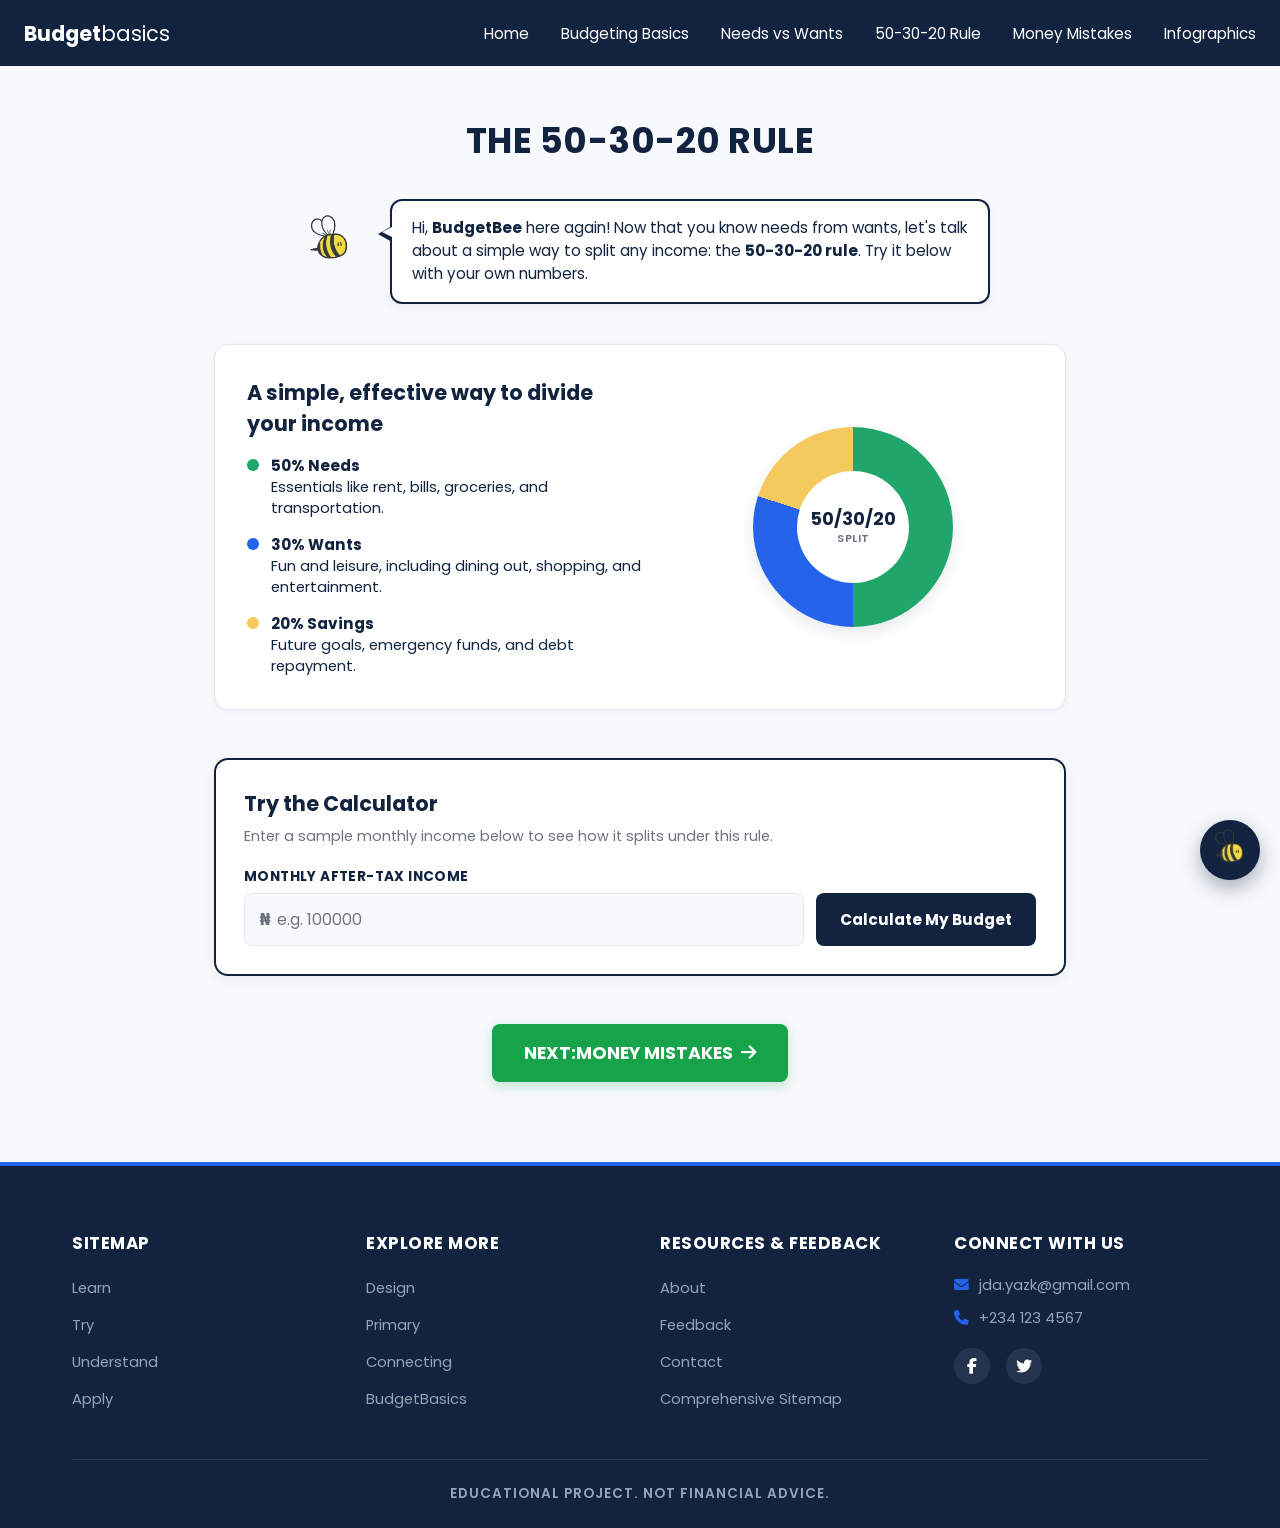
==== html/50-30-20rule.html @ b2b1ac62 "Initial commit" ====
<!DOCTYPE html>
<html lang="en">

<head>
    <meta charset="UTF-8">
    <meta name="viewport" content="width=device-width, initial-scale=1.0">

    <link rel="preconnect" href="https://fonts.googleapis.com">
    <link rel="preconnect" href="https://fonts.gstatic.com" crossorigin>
    <link href="https://fonts.googleapis.com/css2?family=Poppins:wght@400;500;600;700&display=swap" rel="stylesheet">
    <link rel="stylesheet" href="https://cdnjs.cloudflare.com/ajax/libs/font-awesome/6.5.1/css/all.min.css">

    <!-- Global styles, page-specific styles, and the chatbot widget -->
    <link rel="stylesheet" href="/css/style.css">
    <link rel="stylesheet" href="/css/loader.css">
    <link rel="stylesheet" href="/css/50-30-20rule.css">
    <link rel="stylesheet" href="/css/chatbot_widget.css">
    <link rel="stylesheet" href="/css/feedback-prompt.css">
    <link rel="shortcut icon" href="/images/bee_logo.png" type="image/x-icon">

    <title>50-30-20 Rule | BudgetBasics</title>
</head>

<body>

    <!-- Styled Navbar Included -->
    <header>
        <nav>
            <h1 class="nav-logo"><strong>Budget</strong>basics</h1>

            <button class="nav-toggle" id="navToggle" aria-label="Toggle menu" aria-expanded="false">
                <i class="fa-solid fa-bars"></i>
            </button>

            <ul class="nav-links" id="navLinks">
                <li><a href="index.html">Home</a></li>
                <li><a href="budgetting_basic.html">Budgeting Basics</a></li>
                <li><a href="needs-vs-want.html">Needs vs Wants</a></li>
                <li><a href="50-30-20rule.html">50-30-20 Rule</a></li>
                <li><a href="money-mistakes.html">Money Mistakes</a></li>
                <li><a href="infographics.html">Infographics</a></li>
            </ul>
        </nav>
        <div class="nav-backdrop" id="navBackdrop"></div>
    </header>

    <!-- Main Content -->
    <main class="fr-page-wrapper reveal">

        <h1 class="fr-page-title">THE 50-30-20 RULE</h1>

        <!-- Introduction Speech Bubble -->
        <section class="fr-intro-section">
            <img src="/images/bee_logo.png" alt="Budget Bee" class="fr-intro-bee" onerror="this.src='https://placehold.co/80x80/f4c95d/12233f?text=Bee'">
            <div class="fr-speech-bubble">
                Hi, <strong>BudgetBee</strong> here again! Now that you know needs from wants, let's talk about a
                simple way to split any income: the <strong>50-30-20 rule</strong>. Try it below with your own
                numbers.
            </div>
        </section>

        <!-- Educational Intro: split explanation + donut chart -->
        <section class="fr-hero-grid reveal">
            <div class="fr-hero-text">
                <h2>A simple, effective way to divide your income</h2>
                <ul class="fr-split-list">
                    <li>
                        <span class="fr-dot fr-dot-needs"></span>
                        <span>
                            <strong>50% Needs</strong>
                            Essentials like rent, bills, groceries, and transportation.
                        </span>
                    </li>
                    <li>
                        <span class="fr-dot fr-dot-wants"></span>
                        <span>
                            <strong>30% Wants</strong>
                            Fun and leisure, including dining out, shopping, and entertainment.
                        </span>
                    </li>
                    <li>
                        <span class="fr-dot fr-dot-savings"></span>
                        <span>
                            <strong>20% Savings</strong>
                            Future goals, emergency funds, and debt repayment.
                        </span>
                    </li>
                </ul>
            </div>
            <div class="fr-donut-wrap">
                <div class="fr-donut" role="img" aria-label="Donut chart showing 50 percent needs, 30 percent wants, 20 percent savings">
                    <div class="fr-donut-center">50/30/20<span>Split</span></div>
                </div>
            </div>
        </section>

        <!-- Interactive Calculator -->
        <section class="fr-calc-card reveal">
            <h2>Try the Calculator</h2>
            <p class="fr-calc-instructions">Enter a sample monthly income below to see how it splits under this rule.</p>

            <label class="fr-input-label" for="frIncome">Monthly After-Tax Income</label>
            <div class="fr-input-row">
                <div class="fr-input-field">
                    <span>&#8358;</span>
                    <input type="number" id="frIncome" inputmode="decimal" min="0" step="any" placeholder="e.g. 100000" aria-describedby="frValidation">
                </div>
                <button type="button" class="fr-calc-btn" id="frCalcBtn">Calculate My Budget</button>
            </div>
            <p class="fr-validation-msg" id="frValidation" role="alert" hidden>
                &#9888;&#65039; Please enter a valid numerical amount greater than zero.
            </p>

            <!-- Results Area -->
            <div class="fr-results" id="frResults" hidden>
                <h3>Your Budget Estimate</h3>
                <p class="fr-formula">Income &times; 0.50 (Needs) &nbsp;|&nbsp; Income &times; 0.30 (Wants) &nbsp;|&nbsp; Income &times; 0.20 (Savings)</p>

                <div class="fr-result-grid">
                    <div class="fr-result-item fr-needs">
                        <span class="fr-result-label">Needs (50%)</span>
                        <span class="fr-result-amount" id="frNeedsAmt">&#8358;0</span>
                        <div class="fr-progress-track">
                            <div class="fr-progress-fill fr-fill-needs" style="width: 50%;"></div>
                        </div>
                    </div>
                    <div class="fr-result-item fr-wants">
                        <span class="fr-result-label">Wants (30%)</span>
                        <span class="fr-result-amount" id="frWantsAmt">&#8358;0</span>
                        <div class="fr-progress-track">
                            <div class="fr-progress-fill fr-fill-wants" style="width: 30%;"></div>
                        </div>
                    </div>
                    <div class="fr-result-item fr-savings">
                        <span class="fr-result-label">Savings (20%)</span>
                        <span class="fr-result-amount" id="frSavingsAmt">&#8358;0</span>
                        <div class="fr-progress-track">
                            <div class="fr-progress-fill fr-fill-savings" style="width: 20%;"></div>
                        </div>
                    </div>
                </div>

                <div class="fr-disclaimer">
                    <i class="fa-solid fa-circle-info"></i>
                    <span><strong>Note:</strong> This result is an estimate for learning purposes only. The
                        50-30-20 split is an educational guideline and may be adjusted to fit your own
                        financial situation.</span>
                </div>
            </div>
        </section>

        <!-- CTA Button -->
        <section class="fr-next-btn-container">
            <a href="money-mistakes.html" class="fr-next-btn">
                 NEXT:MONEY MISTAKES <i class="fa-solid fa-arrow-right"></i> 
            </a>
        </section>

    </main>

    <!-- Footer (matches the rest of the site) -->
    <footer class="site-footer">
        <div class="footer-container">
            <div class="footer-grid reveal">
                <div class="footer-col">
                    <h4>Sitemap</h4>
                    <ul>
                        <li><a href="#">Learn</a></li>
                        <li><a href="#">Try</a></li>
                        <li><a href="#">Understand</a></li>
                        <li><a href="#">Apply</a></li>
                    </ul>
                </div>

                <div class="footer-col">
                    <h4>Explore More</h4>
                    <ul>
                        <li><a href="#">Design</a></li>
                        <li><a href="#">Primary</a></li>
                        <li><a href="#">Connecting</a></li>
                        <li><a href="#">BudgetBasics</a></li>
                    </ul>
                </div>

                <div class="footer-col">
                    <h4>Resources & Feedback</h4>
                    <ul>
                        <li><a href="#">About</a></li>
                        <li><a href="#">Feedback</a></li>
                        <li><a href="#">Contact</a></li>
                        <li><a href="#">Comprehensive Sitemap</a></li>
                    </ul>
                </div>

                <div class="footer-col">
                    <h4>Connect With Us</h4>
                    <ul class="footer-contact-list">
                        <li><i class="fa-solid fa-envelope"></i> jda.yazk@gmail.com</li>
                        <li><i class="fa-solid fa-phone"></i> +234 123 4567</li>
                    </ul>
                    <div class="footer-socials">
                        <a href="#" aria-label="Facebook"><i class="fa-brands fa-facebook-f"></i></a>
                        <a href="#" aria-label="Twitter"><i class="fa-brands fa-twitter"></i></a>
                    </div>
                </div>
            </div>

            <div class="footer-bottom">
                <p>EDUCATIONAL PROJECT. NOT FINANCIAL ADVICE.</p>
            </div>
        </div>
    </footer>

    <!-- Global Scripts & Chatbot Widget Include -->
    <script src="/js/loader.js"></script>
    <script src="/js/script.js"></script>
    <script src="/js/chatbot_widget.js"></script>
    <script src="/js/feedback-prompt.js"></script>
    <script src="/js/50-30-20rule.js"></script>
</body>

</html>
---- css/style.css ----
:root{
  --navy:#12233F;
  --blue:#2563EB;
  --green:#20A66A;
  --green-light:#7fd6a8;
  --save:#16A34A;
  --yellow:#F4C95D;
  --warn:#F59E0B;
  --err:#DC2626;
  --bg:#F7F9FC;
  --card:#FFFFFF;
  --muted:#6B7280;
  --border:#E3E8F0;
  --radius:14px;
}

html {
  scroll-behavior: smooth;
}

* {
  margin: 0;
  padding: 0;
  box-sizing: border-box;
  font-family: 'Poppins', system-ui, sans-serif;
}

body{
  background-color: var(--bg);
  overflow-x: hidden;
}

/* ---------- nav ---------- */

.nav-logo{
  color: #FFFFFF;
  font-weight: 400;
  font-size: 1.3rem;
  white-space: nowrap;
}

nav{
  display: flex;
  justify-content: space-between;
  align-items: center;
  padding: 1.1rem 1.5rem;
  background-color: var(--navy);
  position: relative;
  gap: 1rem;
}

.nav-toggle{
  display: none;
  background: none;
  border: none;
  color: #FFFFFF;
  font-size: 1.4rem;
  cursor: pointer;
  z-index: 70;
}

ul.nav-links{
  display: flex;
  justify-content: flex-end;
  list-style-type: none;
  gap: 2rem;
  align-items: center;
  flex: 1;
}

.nav-links li a{
  color: #FFFFFF;
  text-decoration: none;
  font-size: 0.95rem;
  padding-bottom: 4px;
  border-bottom: 2px solid transparent;
  transition: border-color 0.2s ease;
}

.nav-links li a:hover{
  border-bottom-color: var(--yellow);
}

.nav-search-item{
  margin-left: 0.5rem;
}

/* search bar */

.search-form{
  display: flex;
  align-items: center;
  background-color: rgba(255,255,255,0.1);
  border: 1px solid rgba(255,255,255,0.25);
  border-radius: 999px;
  padding: 0.35rem 0.5rem;
  transition: background-color 0.2s ease, border-color 0.2s ease, width 0.25s ease;
}

.search-form:focus-within{
  background-color: #FFFFFF;
  border-color: var(--blue);
}

.search-btn{
  background: none;
  border: none;
  color: #FFFFFF;
  padding: 0.2rem 0.4rem;
  cursor: pointer;
  display: flex;
  align-items: center;
  font-size: 0.9rem;
  transition: color 0.2s ease;
}

.search-form:focus-within .search-btn{
  color: var(--navy);
}

.search-form input{
  border: none;
  background: transparent;
  outline: none;
  color: #FFFFFF;
  width: 9rem;
  font-size: 0.85rem;
}

.search-form input::placeholder{
  color: rgba(255,255,255,0.7);
}

.search-form:focus-within input{
  color: var(--navy);
}

.search-form:focus-within input::placeholder{
  color: var(--muted);
}

/* mobile sidebar backdrop */

.nav-backdrop{
  display: none;
  position: fixed;
  inset: 0;
  background-color: rgba(0,0,0,0.45);
  opacity: 0;
  pointer-events: none;
  transition: opacity 0.3s ease;
  z-index: 55;
}

.nav-backdrop.open{
  opacity: 1;
  pointer-events: auto;
}

/* ---------- banner ---------- */

.banner{
  background-color: var(--blue);
  color: #FFFFFF;
  width: calc(100% - 3rem);
  max-width: 74rem;
  margin: 0 auto;
  border-radius: 0 0 1rem 1rem;
  display: flex;
  align-items: center;
  justify-content: center;
  gap: 0.75rem;
  padding: 1.2rem 1.5rem;
  overflow: hidden;
  transition: padding 0.3s ease;
}

.banner.collapsed{
  padding: 0.3rem 1.5rem;
}

.banner-text{
  font-size: 1.3rem;
  white-space: nowrap;
  max-width: 24rem;
  overflow: hidden;
  opacity: 1;
  transition: max-width 0.3s ease, opacity 0.25s ease, margin 0.3s ease;
}

.banner.collapsed .banner-text{
  max-width: 0;
  opacity: 0;
}

.banner-toggle{
  background-color: rgba(255,255,255,0.2);
  border: none;
  color: #FFFFFF;
  width: 1.7rem;
  height: 1.7rem;
  flex-shrink: 0;
  border-radius: 50%;
  cursor: pointer;
  display: flex;
  align-items: center;
  justify-content: center;
  font-size: 0.7rem;
  transition: background-color 0.2s ease, transform 0.3s ease;
}

.banner-toggle:hover{
  background-color: rgba(255,255,255,0.35);
}

/* ---------- hero ---------- */

header main{
  display: flex;
  flex-direction: column;
  gap: 1.75rem;
  background-color: var(--yellow);
  width: calc(100% - 3rem);
  max-width: 74rem;
  padding: 1.75rem;
  margin: 0.3rem auto 0;
  top: -20px;
  border-radius: 1rem;
  position: relative;
}

.hero-content{
  display: flex;
  justify-content: space-between;
  align-items: center;
  gap: 2rem;
}

.hero-image img{
  width: 100%;
  max-width: 26rem;
  height: auto;
  display: block;
  margin: 0 auto;
  object-fit: contain;
}

.hero-copy h2{
  color: var(--navy);
  font-size: 2rem;
}

.hero-copy h2 strong{
  display: block;
  font-size: 2rem;
}

.hero-copy p span{
  display: block;
}

.hero-copy p{
  margin: 1rem 0;
  color: var(--navy);
}

.cta{
  border: none;
  background-color: var(--blue);
  color: #FFFFFF;
  padding: 0.7rem 1.1rem;
  border-radius: 6px;
  display: inline-flex;
  align-items: center;
  gap: 0.5rem;
  cursor: pointer;
  font-size: 0.95rem;
  transition: background-color 0.2s ease, transform 0.15s ease;
}

.cta:hover{
  background-color: #1d4fc4;
  transform: translateY(-1px);
}

/* ---------- responsive ---------- */

@media (max-width: 1024px){
  header main{
    max-width: 90%;
  }

  .hero-image img{
    max-width: 20rem;
  }
}

@media (max-width: 768px){
  .nav-toggle{
    display: block;
  }

  ul.nav-links{
    position: fixed;
    top: 0;
    right: 0;
    bottom: 0;
    width: min(78vw, 300px);
    height: 100vh;
    flex-direction: column;
    align-items: flex-start;
    justify-content: flex-start;
    background-color: var(--navy);
    padding: 5.5rem 1.5rem 2rem;
    gap: 1.75rem;
    transform: translateX(100%);
    transition: transform 0.3s ease;
    z-index: 60;
  }

  ul.nav-links.open{
    transform: translateX(0);
  }

  .nav-backdrop{
    display: block;
  }

  .nav-search-item{
    margin-left: 0;
    width: 100%;
  }

  .search-form input{
    width: 100%;
  }

  .banner-text{
    font-size: 0.95rem;
    max-width: 14rem;
  }

  header main{
    padding: 1.25rem;
  }

  .hero-content{
    flex-direction: column;
    text-align: center;
  }

  .hero-copy p{
    margin: 1rem auto;
  }

  .hero-image img{
    max-width: 16rem;
  }
}

@media (max-width: 480px){
  .nav-logo{
    font-size: 1.1rem;
  }

  .hero-copy h2, .hero-copy h2 strong{
    font-size: 1.5rem;
  }

  .banner-text{
    font-size: 0.85rem;
    max-width: 11rem;
  }
}

/* ---------- financial snapshot ---------- */

.fs-section{
  width: 100%;
  padding: 3rem 2rem;
  display: flex;
  justify-content: center;
}

#financial-snapshot-widget{
  width: 100%;
  max-width: 74rem;
  color: var(--navy);
}

.fs-header{
  display: flex;
  align-items: center;
  gap: 1rem;
  margin-bottom: 1.75rem;
}

.fs-header-icon{
  flex-shrink: 0;
  width: 3rem;
  height: 3rem;
  border-radius: 50%;
  background-color: var(--navy);
  color: #FFFFFF;
  display: flex;
  align-items: center;
  justify-content: center;
  font-size: 1.2rem;
}

.fs-title{
  font-size: 1.5rem;
  font-weight: 700;
  color: var(--navy);
  line-height: 1.2;
}

.fs-subtitle{
  font-size: 0.9rem;
  color: var(--muted);
  margin-top: 0.2rem;
}

.fs-cards-row{
  display: flex;
  align-items: stretch;
  gap: 1.5rem;
}

.fs-card{
  background-color: var(--card);
  border: 1px solid var(--border);
  border-radius: var(--radius);
  padding: 1.75rem;
  box-shadow: 0 4px 14px rgba(18, 35, 63, 0.05);
}

.fs-income-card,
.fs-leftover-card{
  flex: 1;
  display: flex;
  align-items: center;
  gap: 1.1rem;
}

.fs-spend-card{
  flex: 1.6;
  display: flex;
  flex-direction: column;
}

.fs-spend-header{
  display: flex;
  align-items: center;
  gap: 1.1rem;
  margin-bottom: 1.5rem;
}

.fs-icon-badge{
  flex-shrink: 0;
  width: 3rem;
  height: 3rem;
  border-radius: 50%;
  display: flex;
  align-items: center;
  justify-content: center;
  font-size: 1.15rem;
}

.fs-icon-blue{
  background-color: rgba(37, 99, 235, 0.12);
  color: var(--blue);
}

.fs-icon-green{
  background-color: rgba(32, 166, 106, 0.14);
  color: var(--green);
}

.fs-icon-yellow{
  background-color: rgba(244, 201, 93, 0.35);
  color: #8a6a10;
}

.fs-details{
  display: flex;
  flex-direction: column;
}

.fs-amount{
  font-size: 1.6rem;
  font-weight: 800;
  color: var(--navy);
  line-height: 1.1;
}

.fs-label{
  font-size: 0.85rem;
  color: var(--muted);
  margin-top: 0.25rem;
}

.fs-label-dark{
  font-size: 0.95rem;
  font-weight: 600;
  color: var(--navy);
  margin-top: 0.25rem;
}

.fs-progress-container{
  display: flex;
  height: 0.7rem;
  border-radius: 999px;
  overflow: hidden;
  margin-bottom: 1.4rem;
  background-color: var(--border);
}

.fs-progress-bar{
  height: 100%;
  width: 0%;
  transition: width 1s ease-in-out;
}

.fs-bg-green-dark{ background-color: var(--save); }
.fs-bg-green-light{ background-color: var(--green-light); }
.fs-bg-yellow{ background-color: var(--yellow); }
.fs-bg-light-green{ background-color: #bbf7d0; }
.fs-bg-gray{ background-color: var(--border); }

.fs-spend-list{
  list-style: none;
  margin: 0 0 0.9rem;
}

.fs-spend-list li{
  display: flex;
  justify-content: space-between;
  align-items: center;
  font-size: 0.9rem;
  font-weight: 500;
  margin-bottom: 0.6rem;
}

.fs-list-left{
  display: flex;
  align-items: center;
  color: var(--navy);
}

.fs-list-right{
  font-weight: 700;
  color: var(--navy);
}

.fs-dot{
  display: inline-block;
  width: 0.7rem;
  height: 0.7rem;
  border-radius: 50%;
  margin-right: 0.6rem;
}

.fs-dot-green{ background-color: var(--save); }
.fs-dot-green-light{ background-color: var(--green-light); }
.fs-dot-yellow{ background-color: var(--yellow); }

.fs-footnote{
  font-size: 0.75rem;
  color: var(--muted);
  line-height: 1.4;
}

@media (max-width: 900px){
  .fs-cards-row{
    flex-wrap: wrap;
  }

  .fs-income-card,
  .fs-leftover-card{
    flex: 1 1 calc(50% - 0.75rem);
  }

  .fs-spend-card{
    flex: 1 1 100%;
    order: -1;
  }
}

@media (max-width: 640px){
  .fs-section{
    padding: 2rem 1.25rem;
  }

  .fs-cards-row{
    flex-direction: column;
  }

  .fs-income-card,
  .fs-leftover-card,
  .fs-spend-card{
    flex: 1 1 auto;
  }
}

/* ---------- Learning Cards Section ---------- */

.lc-section {
  margin-top: 3.5rem;
  padding-top: 2rem;
  border-top: 2px dashed var(--border); 
}

.lc-header {
  display: flex;
  align-items: center;
  gap: 1rem;
  margin-bottom: 2rem;
}

.lc-header-icon {
  flex-shrink: 0;
  width: 3rem;
  height: 3rem;
  border-radius: 8px; 
  background-color: var(--blue); 
  color: #FFFFFF;
  display: flex;
  align-items: center;
  justify-content: center;
  font-size: 1.3rem;
  box-shadow: 0 4px 10px rgba(37, 99, 235, 0.2);
}

.lc-title {
  font-size: 1.5rem;
  font-weight: 700;
  color: var(--navy);
  line-height: 1.2;
}

.lc-subtitle {
  font-size: 0.9rem;
  color: var(--muted);
  margin-top: 0.2rem;
}

/* Fully responsive grid that auto-adjusts from mobile to desktop */
.lc-grid {
  display: grid;
  grid-template-columns: repeat(auto-fit, minmax(260px, 1fr));
  gap: 1.5rem;
  width: 100%;
}

/* Card as a Link */
.lc-card {
  background-color: var(--card);
  border: 1px solid var(--border);
  border-radius: var(--radius);
  overflow: hidden;
  display: flex;
  flex-direction: column;
  box-shadow: 0 4px 14px rgba(18, 35, 63, 0.05);
  transition: transform 0.3s ease, box-shadow 0.3s ease;
  text-decoration: none; 
  width: 100%;
}

.lc-card:hover {
  transform: translateY(-5px);
  box-shadow: 0 12px 30px rgba(18, 35, 63, 0.12);
}

/* Image Setup - Fixed Aspect Ratio container to handle different image sizes gracefully */
.lc-image-wrapper {
  position: relative;
  width: 100%;
  aspect-ratio: 16 / 10; /* Keeps a clean, consistent card image proportion across all devices */
  background-color: #f8fafc; /* Clean backdrop for images that don't take full width */
  overflow: hidden;
  display: flex;
  align-items: center;
  justify-content: center;
}

.lc-image-wrapper img {
  width: 100%;
  height: 100%;
  object-fit: contain; /* Prevents weird stretching/cropping for different image sizes */
  padding: 10px; /* Gives breathing room around images that don't fill the box */
  display: block;
  transition: transform 0.3s ease;
}

.lc-card:hover .lc-image-wrapper img {
  transform: scale(1.03); /* Subtle zoom effect on hover */
}

/* Hover Overlay - Stays strictly inside the image container */
.lc-hover-overlay {
  position: absolute;
  top: 0;
  left: 0;
  width: 100%;
  height: 100%;
  background-color: rgba(18, 35, 63, 0.75); 
  display: flex;
  align-items: center;
  justify-content: center;
  opacity: 0;
  transition: opacity 0.3s ease;
  z-index: 2;
}

.lc-card:hover .lc-hover-overlay {
  opacity: 1;
}

.lc-hover-text {
  color: #FFFFFF;
  font-weight: 600;
  font-size: 0.9rem;
  padding: 0.6rem 1.2rem;
  border: 2px solid #FFFFFF;
  border-radius: 999px;
  transform: translateY(15px);
  transition: transform 0.3s ease;
}

.lc-card:hover .lc-hover-text {
  transform: translateY(0); 
}

/* Content Area */
.lc-content {
  background-color: rgba(37, 99, 235, 0.04); 
  padding: 1.25rem;
  flex-grow: 1;
  border-top: 1px solid var(--border);
  display: flex;
  justify-content: space-between;
  align-items: center;
  gap: 1rem;
}

.lc-text {
  flex: 1;
}

.lc-text h4 {
  font-size: 0.95rem;
  font-weight: 700;
  color: var(--navy);
  margin: 0 0 0.5rem 0;
  text-transform: uppercase;
  letter-spacing: 0.5px;
}

.lc-text p {
  font-size: 0.85rem;
  color: var(--muted);
  margin: 0;
  line-height: 1.4;
}

/* Arrow Button */
.lc-arrow {
  width: 38px;
  height: 38px;
  border-radius: 50%;
  background-color: var(--blue);
  color: #FFFFFF;
  display: flex;
  align-items: center;
  justify-content: center;
  flex-shrink: 0;
  transition: background-color 0.2s ease, transform 0.3s ease;
  box-shadow: 0 2px 6px rgba(37, 99, 235, 0.3);
}

.lc-card:hover .lc-arrow {
  background-color: var(--navy);
  transform: translateX(4px); 
}

.lc-card.lc-hidden {
  display: none;
}

.lc-card.lc-highlight {
  animation: lc-pulse 0.6s ease;
}

@keyframes lc-pulse {
  0% { box-shadow: 0 0 0 0 rgba(37, 99, 235, 0.35); }
  100% { box-shadow: 0 0 0 10px rgba(37, 99, 235, 0); }
}

.lc-no-results {
  text-align: center;
  color: var(--muted);
  font-size: 0.9rem;
  padding: 2rem 1rem;
  margin-top: 1.5rem;
  border: 1px dashed var(--border);
  border-radius: var(--radius);
}

/* Responsive Centering for the 5th Card */
@media (min-width: 768px) {
  .lc-card-centered {
    grid-column: 1 / -1;
    max-width: 360px;
    margin: 0 auto;
    width: 100%;
  }
}

/* ---------- Talking Bee Section ---------- */

.fs-bee-section {
  display: flex;
  align-items: center;
  justify-content: flex-end; /* Pushes everything to the right side */
  gap: 15px; /* Keeps the bee and bubble nicely spaced */
  margin-top: 2rem;
  padding-right: 1rem;
  flex-wrap: wrap; /* Ensures it wraps cleanly on very small mobile screens if needed */
}

.fs-speech-bubble {
  position: relative;
  background: var(--card);
  border: 3px solid var(--navy);
  border-radius: 14px;
  padding: 12px 18px;
  font-size: 0.95rem;
  font-weight: 700;
  color: var(--navy);
  max-width: 320px;
  text-align: left;
  line-height: 1.35;
  box-shadow: 0 4px 10px rgba(18, 35, 63, 0.05);
}

/* The Speech Bubble Tail pointing right toward the bee */
.fs-speech-bubble::before,
.fs-speech-bubble::after {
  content: '';
  position: absolute;
  top: 50%;
  transform: translateY(-50%);
  border-style: solid;
}

.fs-speech-bubble::before {
  right: -20px;
  border-width: 10px 0 10px 20px;
  border-color: transparent transparent transparent var(--navy);
}

.fs-speech-bubble::after {
  right: -14px;
  border-width: 7px 0 7px 15px;
  border-color: transparent transparent transparent var(--card);
}

.fs-bee-img {
  width: 70px;
  height: 70px;
  object-fit: contain;
  flex-shrink: 0;
}

.fs-bee-fallback-icon {
  font-size: 50px;
  color: var(--warn);
}

/* ---------- About Us Section ---------- */

.about-section {
  padding: 4rem 2rem;
  background-color: var(--card); /* Uses your card background variable */
  border-top: 1px solid var(--border);
  margin-top: 3rem;
}

.about-container {
  max-width: 900px;
  margin: 0 auto;
}

.about-heading {
  font-size: 2.2rem;
  font-weight: 700;
  color: var(--navy);
  margin-bottom: 1.5rem;
  letter-spacing: -0.5px;
}

.about-text-content {
  display: flex;
  flex-direction: column;
  gap: 1.25rem;
  font-size: 1rem;
  line-height: 1.6;
  color: var(--muted);
}

.about-text-content strong {
  color: var(--navy);
}

.about-tagline {
  font-size: 1.2rem;
  font-weight: 700;
  color: var(--warn); /* Uses your warning/highlight color for the catchy motto */
  margin-top: 0.5rem;
  letter-spacing: 0.5px;
}

.about-disclaimer {
  font-size: 0.9rem;
  font-style: italic;
  margin-top: 0.75rem;
  padding-top: 1rem;
  border-top: 1px dashed var(--border);
}

/* ---------- Footer Section ---------- */

.site-footer {
  background-color: var(--navy); /* Deep navy background */
  color: #FFFFFF;
  padding-top: 4rem;
  margin-top: 0;
  border-top: 4px solid var(--blue);
}

.footer-container {
  max-width: 1200px;
  margin: 0 auto;
  padding: 0 2rem;
}

.footer-grid {
  display: grid;
  grid-template-columns: repeat(auto-fit, minmax(200px, 1fr));
  gap: 2.5rem;
  padding-bottom: 3rem;
  border-bottom: 1px solid rgba(255, 255, 255, 0.1);
}

.footer-col h4 {
  font-size: 1.05rem;
  font-weight: 700;
  color: #FFFFFF;
  margin-bottom: 1.2rem;
  letter-spacing: 0.5px;
  text-transform: uppercase;
}

.footer-col ul {
  list-style: none;
  padding: 0;
  margin: 0;
  display: flex;
  flex-direction: column;
  gap: 0.75rem;
}

.footer-col ul li a {
  color: #94a3b8; /* Clear, legible muted text color */
  text-decoration: none;
  font-size: 0.92rem;
  transition: color 0.2s ease, transform 0.2s ease;
  display: inline-block;
}

.footer-col ul li a:hover {
  color: #FFFFFF;
  transform: translateX(3px); /* Subtle slide effect on hover */
}

/* Contact Details */
.footer-contact-list li {
  color: #94a3b8;
  font-size: 0.92rem;
  display: flex;
  align-items: center;
  gap: 0.6rem;
}

.footer-contact-list li i {
  color: var(--blue);
}

/* Social Icons */
.footer-socials {
  display: flex;
  gap: 1rem;
  margin-top: 1.2rem;
}

.footer-socials a {
  width: 36px;
  height: 36px;
  border-radius: 50%;
  background-color: rgba(255, 255, 255, 0.08);
  color: #FFFFFF;
  display: flex;
  align-items: center;
  justify-content: center;
  text-decoration: none;
  transition: background-color 0.2s ease, transform 0.2s ease;
}

.footer-socials a:hover {
  background-color: var(--blue);
  transform: translateY(-3px);
}

/* ---------- Scroll reveal ---------- */
/* Subtle one-time fade/rise as content blocks enter the viewport. */

.reveal {
  opacity: 0;
  transform: translateY(16px);
  transition: opacity 0.6s ease, transform 0.6s ease;
}

.reveal.is-visible {
  opacity: 1;
  transform: translateY(0);
}

@media (prefers-reduced-motion: reduce) {
  .reveal {
    opacity: 1;
    transform: none;
    transition: none;
  }

  .lc-card.lc-highlight {
    animation: none;
  }
}

/* Bottom Bar */
.footer-bottom {
  padding: 1.5rem 0;
  text-align: center;
  font-size: 0.85rem;
  letter-spacing: 1px;
  color: #94a3b8;
  font-weight: 600;
}
---- css/loader.css ----
#bb-loader {
  position: fixed;
  inset: 0;
  z-index: 2000;
  background-color: var(--bg, #F7F9FC);
  display: flex;
  flex-direction: column;
  align-items: center;
  justify-content: center;
  gap: 0.25rem;
  opacity: 1;
  transition: opacity 0.35s ease;
}

#bb-loader.bb-loader-hide {
  opacity: 0;
  pointer-events: none;
}

.bb-loader-bee {
  width: 90px;
  height: 90px;
  object-fit: contain;
  animation: bb-loader-wobble 1.6s ease-in-out infinite;
}

@keyframes bb-loader-wobble {
  0%, 100% { transform: rotate(-4deg) translateY(0); }
  50% { transform: rotate(4deg) translateY(-6px); }
}

.bb-loader-text {
  margin-top: 0.75rem;
  font-weight: 700;
  font-size: 0.95rem;
  color: var(--navy, #12233F);
  text-transform: lowercase;
  letter-spacing: 0.3px;
}

.bb-loader-dots {
  position: relative;
  width: 50px;
  height: 50px;
  margin-top: 0.5rem;
}

.bb-loader-dot {
  position: absolute;
  top: 50%;
  left: 50%;
  width: 7px;
  height: 7px;
  margin: -3.5px 0 0 -3.5px;
  border-radius: 50%;
  background-color: var(--yellow, #F4C95D);
  animation: bb-loader-dot-fade 1s linear infinite;
}

@keyframes bb-loader-dot-fade {
  0%, 100% { opacity: 0.15; }
  50% { opacity: 1; }
}

@media (prefers-reduced-motion: reduce) {
  .bb-loader-bee {
    animation: none;
  }
  .bb-loader-dot {
    animation: none;
    opacity: 0.6;
  }
  #bb-loader {
    transition: none;
  }
}
---- css/50-30-20rule.css ----
.fr-page-wrapper {
    max-width: 900px;
    margin: 3rem auto 5rem;
    padding: 0 1.5rem;
    background-color: var(--bg);
}

.fr-page-title {
    text-align: center;
    font-size: 2.2rem;
    font-weight: 700;
    color: var(--navy);
    margin-bottom: 2rem;
    text-transform: uppercase;
    letter-spacing: 0.5px;
}

/* Intro Speech Bubble (Bee on Left) */
.fr-intro-section {
    display: flex;
    align-items: flex-start;
    gap: 1.25rem;
    margin-bottom: 2.5rem;
    justify-content: center;
}

.fr-intro-bee {
    width: 80px;
    height: 80px;
    object-fit: contain;
    flex-shrink: 0;
}

.fr-speech-bubble {
    position: relative;
    background: var(--card);
    border: 2px solid var(--navy);
    border-radius: 12px;
    padding: 1rem 1.25rem;
    font-size: 0.95rem;
    color: var(--navy);
    line-height: 1.5;
    max-width: 600px;
    box-shadow: 0 4px 10px rgba(18, 35, 63, 0.05);
}

.fr-speech-bubble::before,
.fr-speech-bubble::after {
    content: '';
    position: absolute;
    top: 25px;
    border-style: solid;
}

.fr-speech-bubble::before {
    left: -14px;
    border-width: 8px 14px 8px 0;
    border-color: transparent var(--navy) transparent transparent;
}

.fr-speech-bubble::after {
    left: -10px;
    border-width: 6px 12px 6px 0;
    border-color: transparent var(--card) transparent transparent;
}

/* Hero: two-column explanation + donut chart */
.fr-hero-grid {
    display: grid;
    grid-template-columns: 1.1fr 1fr;
    gap: 2rem;
    align-items: center;
    background-color: var(--card);
    border: 1px solid var(--border);
    border-radius: var(--radius);
    padding: 2rem;
    margin-bottom: 3rem;
    box-shadow: 0 2px 8px rgba(18, 35, 63, 0.04);
}

.fr-hero-text h2 {
    font-size: 1.3rem;
    color: var(--navy);
    margin-bottom: 1rem;
}

.fr-split-list {
    list-style: none;
    display: flex;
    flex-direction: column;
    gap: 0.9rem;
}

.fr-split-list li {
    display: flex;
    gap: 0.75rem;
    align-items: flex-start;
    font-size: 0.92rem;
    color: var(--navy);
    line-height: 1.45;
}

.fr-split-list li strong {
    display: block;
    font-size: 0.95rem;
}

.fr-dot {
    width: 12px;
    height: 12px;
    border-radius: 50%;
    margin-top: 4px;
    flex-shrink: 0;
}

.fr-dot-needs { background-color: var(--green); }
.fr-dot-wants { background-color: var(--blue); }
.fr-dot-savings { background-color: var(--yellow); }

/* Donut chart (pure CSS conic-gradient) */
.fr-donut-wrap {
    display: flex;
    justify-content: center;
}

.fr-donut {
    --needs: 50%;
    --wants: 30%;
    --savings: 20%;
    width: 200px;
    height: 200px;
    border-radius: 50%;
    background: conic-gradient(
        var(--green) 0% var(--needs),
        var(--blue) var(--needs) calc(var(--needs) + var(--wants)),
        var(--yellow) calc(var(--needs) + var(--wants)) 100%
    );
    position: relative;
    display: flex;
    align-items: center;
    justify-content: center;
    box-shadow: 0 6px 16px rgba(18, 35, 63, 0.1);
}

.fr-donut::before {
    content: '';
    position: absolute;
    inset: 22%;
    background-color: var(--card);
    border-radius: 50%;
}

.fr-donut-center {
    position: relative;
    z-index: 1;
    text-align: center;
    color: var(--navy);
    font-weight: 700;
    font-size: 1.1rem;
    line-height: 1.2;
}

.fr-donut-center span {
    display: block;
    font-size: 0.7rem;
    font-weight: 600;
    color: var(--muted);
    text-transform: uppercase;
    letter-spacing: 0.5px;
    margin-top: 0.15rem;
}

/* Calculator card */
.fr-calc-card {
    background-color: var(--card);
    border: 2px solid var(--navy);
    border-radius: var(--radius);
    padding: 1.75rem;
    margin-bottom: 3rem;
    box-shadow: 0 4px 14px rgba(18, 35, 63, 0.06);
}

.fr-calc-card h2 {
    font-size: 1.3rem;
    color: var(--navy);
    margin-bottom: 0.4rem;
}

.fr-calc-instructions {
    font-size: 0.9rem;
    color: var(--muted);
    margin-bottom: 1.25rem;
}

.fr-input-label {
    display: block;
    font-size: 0.85rem;
    font-weight: 700;
    color: var(--navy);
    margin-bottom: 0.4rem;
    text-transform: uppercase;
    letter-spacing: 0.4px;
}

.fr-input-row {
    display: flex;
    gap: 0.75rem;
    flex-wrap: wrap;
}

.fr-input-field {
    flex: 1;
    min-width: 180px;
    display: flex;
    align-items: center;
    border: 1px solid var(--border);
    border-radius: 8px;
    padding: 0 0.9rem;
    background-color: var(--bg);
    transition: border-color 0.2s ease;
}

.fr-input-field:focus-within {
    border-color: var(--blue);
}

.fr-input-field span {
    color: var(--muted);
    font-weight: 700;
    margin-right: 0.4rem;
}

.fr-input-field input {
    flex: 1;
    border: none;
    background: transparent;
    outline: none;
    padding: 0.8rem 0;
    font-size: 1rem;
    color: var(--navy);
    font-family: inherit;
}

.fr-calc-btn {
    border: none;
    background-color: var(--navy);
    color: #FFFFFF;
    font-weight: 700;
    font-family: inherit;
    padding: 0.8rem 1.5rem;
    border-radius: 8px;
    cursor: pointer;
    font-size: 0.95rem;
    white-space: nowrap;
    transition: background-color 0.2s ease, transform 0.15s ease;
}

.fr-calc-btn:hover {
    background-color: #1a3157;
    transform: translateY(-1px);
}

.fr-validation-msg {
    color: var(--err);
    font-size: 0.85rem;
    font-weight: 600;
    margin-top: 0.75rem;
}

/* Results */
.fr-results {
    margin-top: 1.75rem;
    padding-top: 1.5rem;
    border-top: 1px dashed var(--border);
}

.fr-results h3 {
    font-size: 1.05rem;
    color: var(--navy);
    margin-bottom: 0.35rem;
}

.fr-formula {
    font-size: 0.8rem;
    color: var(--muted);
    margin-bottom: 1.5rem;
}

.fr-result-grid {
    display: grid;
    grid-template-columns: repeat(auto-fit, minmax(200px, 1fr));
    gap: 1.25rem;
    margin-bottom: 1.5rem;
}

.fr-result-item {
    display: flex;
    flex-direction: column;
    gap: 0.4rem;
}

.fr-result-label {
    font-size: 0.8rem;
    font-weight: 700;
    color: var(--navy);
    text-transform: uppercase;
    letter-spacing: 0.3px;
}

.fr-result-amount {
    font-size: 1.5rem;
    font-weight: 700;
}

.fr-needs .fr-result-amount { color: var(--green); }
.fr-wants .fr-result-amount { color: var(--blue); }
.fr-savings .fr-result-amount { color: #b7891f; }

.fr-progress-track {
    width: 100%;
    height: 8px;
    background-color: var(--border);
    border-radius: 999px;
    overflow: hidden;
}

.fr-progress-fill {
    height: 100%;
    border-radius: 999px;
}

.fr-fill-needs { background-color: var(--green); }
.fr-fill-wants { background-color: var(--blue); }
.fr-fill-savings { background-color: var(--yellow); }

.fr-progress-pct {
    font-size: 0.75rem;
    color: var(--muted);
    align-self: flex-end;
}

/* Educational disclaimer */
.fr-disclaimer {
    display: flex;
    align-items: flex-start;
    gap: 0.6rem;
    background-color: rgba(37, 99, 235, 0.06);
    border: 1px solid rgba(37, 99, 235, 0.2);
    color: var(--navy);
    font-size: 0.85rem;
    line-height: 1.5;
    padding: 0.9rem 1rem;
    border-radius: 8px;
}

.fr-disclaimer i {
    color: var(--blue);
    margin-top: 0.15rem;
}

/* Next Activity Button */
.fr-next-btn-container {
    text-align: center;
}

.fr-next-btn {
    display: inline-flex;
    align-items: center;
    justify-content: center;
    gap: 0.5rem;
    background-color: var(--save);
    color: #FFFFFF;
    font-weight: 700;
    font-size: 1.1rem;
    padding: 1rem 2rem;
    border-radius: 8px;
    text-decoration: none;
    transition: transform 0.2s ease, background-color 0.2s ease;
    box-shadow: 0 4px 12px rgba(22, 163, 74, 0.25);
}

.fr-next-btn:hover {
    background-color: #15803d;
    transform: translateY(-2px);
}

/* Responsive Adjustments */
@media (max-width: 720px) {
    .fr-hero-grid {
        grid-template-columns: 1fr;
        text-align: center;
    }
    .fr-split-list li {
        text-align: left;
    }
}

@media (max-width: 640px) {
    .fr-intro-section {
        flex-direction: column;
        align-items: center;
    }
    .fr-speech-bubble::before,
    .fr-speech-bubble::after {
        display: none;
    }
    .fr-input-row {
        flex-direction: column;
    }
    .fr-calc-btn {
        width: 100%;
    }
}
---- css/chatbot_widget.css ----
#bb-chatbot {
  --bb-navy: #12233F;
  --bb-blue: #2563EB;
  --bb-yellow: #F4C95D;
  --bb-green: #20A66A;
  --bb-bg: #F7F9FC;
  --bb-card: #FFFFFF;
  --bb-muted: #6B7280;
  --bb-border: #E3E8F0;
  --bb-radius: 14px;
  font-family: 'Poppins', system-ui, sans-serif;
}

#bb-chatbot * {
  box-sizing: border-box;
}

/* ---------- Launcher button ---------- */

#bb-chat-launcher {
  position: fixed;
  right: 1.25rem;
  bottom: 1.25rem;
  width: 60px;
  height: 60px;
  border-radius: 50%;
  border: none;
  background-color: var(--bb-navy);
  color: #FFFFFF;
  box-shadow: 0 8px 20px rgba(18, 35, 63, 0.35);
  display: flex;
  align-items: center;
  justify-content: center;
  cursor: pointer;
  z-index: 900;
  padding: 0;
  overflow: hidden;
  transition: transform 0.2s ease, box-shadow 0.2s ease;
  animation: bb-pop-in 0.4s ease;
}

#bb-chat-launcher:hover {
  transform: translateY(-2px);
  box-shadow: 0 10px 24px rgba(18, 35, 63, 0.4);
}

#bb-chat-launcher img {
  width: 100%;
  height: 100%;
  object-fit: cover;
}

#bb-chat-launcher .bb-launcher-icon {
  font-size: 1.4rem;
}

#bb-chat-launcher .bb-launcher-close-icon {
  display: none;
  font-size: 1.3rem;
}

#bb-chatbot.bb-open #bb-chat-launcher .bb-launcher-icon,
#bb-chatbot.bb-open #bb-chat-launcher img {
  display: none;
}

#bb-chatbot.bb-open #bb-chat-launcher .bb-launcher-close-icon {
  display: block;
}

@keyframes bb-pop-in {
  from { transform: scale(0.6); opacity: 0; }
  to { transform: scale(1); opacity: 1; }
}

/* ---------- Chat panel ---------- */

#bb-chat-panel {
  position: fixed;
  right: 1.25rem;
  bottom: 5.5rem;
  width: min(360px, calc(100vw - 2rem));
  height: min(520px, calc(100vh - 8rem));
  background-color: var(--bb-card);
  border-radius: var(--bb-radius);
  box-shadow: 0 16px 40px rgba(18, 35, 63, 0.25);
  display: flex;
  flex-direction: column;
  overflow: hidden;
  z-index: 900;
  opacity: 0;
  transform: translateY(12px) scale(0.98);
  pointer-events: none;
  transition: opacity 0.2s ease, transform 0.2s ease;
}

#bb-chatbot.bb-open #bb-chat-panel {
  opacity: 1;
  transform: translateY(0) scale(1);
  pointer-events: auto;
}

.bb-panel-header {
  background-color: var(--bb-navy);
  color: #FFFFFF;
  display: flex;
  align-items: center;
  gap: 0.65rem;
  padding: 0.9rem 1rem;
  flex-shrink: 0;
}

.bb-panel-avatar {
  width: 34px;
  height: 34px;
  border-radius: 50%;
  overflow: hidden;
  flex-shrink: 0;
  background-color: rgba(255, 255, 255, 0.15);
  display: flex;
  align-items: center;
  justify-content: center;
}

.bb-panel-avatar img {
  width: 100%;
  height: 100%;
  object-fit: cover;
}

.bb-panel-title {
  flex: 1;
  line-height: 1.25;
}

.bb-panel-title strong {
  display: block;
  font-size: 0.95rem;
}

.bb-panel-title span {
  display: block;
  font-size: 0.72rem;
  color: rgba(255, 255, 255, 0.7);
}

.bb-panel-reset {
  background: none;
  border: none;
  color: rgba(255, 255, 255, 0.75);
  cursor: pointer;
  font-size: 0.85rem;
  padding: 0.3rem;
  transition: color 0.2s ease;
}

.bb-panel-reset:hover {
  color: #FFFFFF;
}

/* ---------- Messages ---------- */

.bb-messages {
  flex: 1;
  overflow-y: auto;
  padding: 1rem;
  display: flex;
  flex-direction: column;
  gap: 0.7rem;
  background-color: var(--bb-bg);
}

.bb-msg-row {
  display: flex;
  align-items: flex-end;
  gap: 0.5rem;
  max-width: 90%;
}

.bb-msg-row.bb-bot {
  align-self: flex-start;
}

.bb-msg-row.bb-user {
  align-self: flex-end;
  flex-direction: row-reverse;
}

.bb-msg-avatar {
  width: 22px;
  height: 22px;
  border-radius: 50%;
  overflow: hidden;
  flex-shrink: 0;
  background-color: var(--bb-navy);
  color: #FFFFFF;
  display: flex;
  align-items: center;
  justify-content: center;
  font-size: 0.65rem;
}

.bb-msg-avatar img {
  width: 100%;
  height: 100%;
  object-fit: cover;
}

.bb-bubble {
  padding: 0.55rem 0.8rem;
  border-radius: 12px;
  font-size: 0.85rem;
  line-height: 1.45;
}

.bb-bot .bb-bubble {
  background-color: #FFFFFF;
  border: 1px solid var(--bb-border);
  color: var(--bb-navy);
  border-bottom-left-radius: 4px;
}

.bb-user .bb-bubble {
  background-color: var(--bb-blue);
  color: #FFFFFF;
  border-bottom-right-radius: 4px;
}

/* Typing / loading indicator */
.bb-typing .bb-bubble {
  display: flex;
  align-items: center;
  gap: 4px;
  padding: 0.7rem 0.9rem;
}

.bb-typing .bb-dot {
  width: 6px;
  height: 6px;
  border-radius: 50%;
  background-color: var(--bb-muted);
  animation: bb-bounce 1.1s infinite ease-in-out;
}

.bb-typing .bb-dot:nth-child(2) { animation-delay: 0.15s; }
.bb-typing .bb-dot:nth-child(3) { animation-delay: 0.3s; }

@keyframes bb-bounce {
  0%, 60%, 100% { transform: translateY(0); opacity: 0.5; }
  30% { transform: translateY(-4px); opacity: 1; }
}

/* ---------- Suggested prompt chips ---------- */

.bb-suggestions {
  display: flex;
  flex-wrap: wrap;
  gap: 0.4rem;
  padding: 0 1rem 0.75rem;
  background-color: var(--bb-bg);
}

.bb-chip {
  border: 1px solid var(--bb-border);
  background-color: #FFFFFF;
  color: var(--bb-navy);
  border-radius: 999px;
  padding: 0.35rem 0.7rem;
  font-size: 0.75rem;
  cursor: pointer;
  transition: background-color 0.2s ease, border-color 0.2s ease;
}

.bb-chip:hover {
  background-color: rgba(37, 99, 235, 0.08);
  border-color: var(--bb-blue);
}

/* ---------- Input row + disclaimer ---------- */

.bb-panel-footer {
  border-top: 1px solid var(--bb-border);
  flex-shrink: 0;
  background-color: var(--bb-card);
}

.bb-input-row {
  display: flex;
  align-items: center;
  gap: 0.5rem;
  padding: 0.65rem 0.75rem;
}

.bb-input-row input {
  flex: 1;
  border: 1px solid var(--bb-border);
  border-radius: 999px;
  padding: 0.5rem 0.9rem;
  font-size: 0.85rem;
  outline: none;
  font-family: inherit;
  color: var(--bb-navy);
  transition: border-color 0.2s ease;
}

.bb-input-row input:focus {
  border-color: var(--bb-blue);
}

.bb-send-btn {
  width: 36px;
  height: 36px;
  border-radius: 50%;
  border: none;
  background-color: var(--bb-blue);
  color: #FFFFFF;
  display: flex;
  align-items: center;
  justify-content: center;
  cursor: pointer;
  flex-shrink: 0;
  transition: background-color 0.2s ease;
}

.bb-send-btn:hover {
  background-color: var(--bb-navy);
}

.bb-send-btn:disabled {
  opacity: 0.5;
  cursor: not-allowed;
}

.bb-disclaimer {
  font-size: 0.68rem;
  color: var(--bb-muted);
  text-align: center;
  padding: 0 0.9rem 0.65rem;
  line-height: 1.35;
}

/* ---------- Reduced motion ---------- */

@media (prefers-reduced-motion: reduce) {
  #bb-chat-launcher,
  #bb-chat-panel,
  .bb-typing .bb-dot {
    animation: none;
    transition: none;
  }
}

/* ---------- Small screens ---------- */

@media (max-width: 420px) {
  #bb-chat-panel {
    right: 1rem;
    bottom: 5rem;
  }

  #bb-chat-launcher {
    right: 1rem;
    bottom: 1rem;
  }
}
---- css/feedback-prompt.css ----
#bb-feedback-prompt {
  position: fixed;
  left: 1.25rem;
  bottom: 1.25rem;
  width: min(320px, calc(100vw - 2rem));
  background-color: var(--card, #FFFFFF);
  border: 1px solid var(--border, #E3E8F0);
  border-radius: var(--radius, 14px);
  box-shadow: 0 16px 40px rgba(18, 35, 63, 0.2);
  padding: 1.1rem 1.15rem;
  z-index: 850;
  opacity: 0;
  transform: translateY(16px) scale(0.98);
  pointer-events: none;
  transition: opacity 0.25s ease, transform 0.25s ease;
  font-family: 'Poppins', system-ui, sans-serif;
}

#bb-feedback-prompt.bb-feedback-open {
  opacity: 1;
  transform: translateY(0) scale(1);
  pointer-events: auto;
}

.bb-fb-header {
  display: flex;
  align-items: flex-start;
  gap: 0.6rem;
  margin-bottom: 0.6rem;
}

.bb-fb-bee {
  width: 30px;
  height: 30px;
  object-fit: contain;
  flex-shrink: 0;
}

.bb-fb-heading {
  flex: 1;
}

.bb-fb-heading strong {
  display: block;
  font-size: 0.92rem;
  color: var(--navy, #12233F);
}

.bb-fb-heading span {
  display: block;
  font-size: 0.76rem;
  color: var(--muted, #6B7280);
  margin-top: 0.1rem;
}

.bb-fb-close {
  background: none;
  border: none;
  color: var(--muted, #6B7280);
  cursor: pointer;
  font-size: 1rem;
  line-height: 1;
  padding: 0.1rem;
  flex-shrink: 0;
  transition: color 0.2s ease;
}

.bb-fb-close:hover {
  color: var(--navy, #12233F);
}

.bb-fb-stars {
  display: flex;
  gap: 0.35rem;
  margin-bottom: 0.75rem;
}

.bb-feedback-star {
  background: none;
  border: none;
  cursor: pointer;
  font-size: 1.3rem;
  color: var(--border, #E3E8F0);
  padding: 0;
  transition: color 0.15s ease, transform 0.15s ease;
}

.bb-feedback-star:hover {
  transform: scale(1.12);
}

.bb-feedback-star.bb-star-filled {
  color: var(--yellow, #F4C95D);
}

.bb-fb-comment {
  width: 100%;
  border: 1px solid var(--border, #E3E8F0);
  border-radius: 8px;
  padding: 0.55rem 0.7rem;
  font-size: 0.82rem;
  font-family: inherit;
  color: var(--navy, #12233F);
  resize: none;
  min-height: 56px;
  outline: none;
  transition: border-color 0.2s ease;
  margin-bottom: 0.75rem;
}

.bb-fb-comment:focus {
  border-color: var(--blue, #2563EB);
}

.bb-fb-actions {
  display: flex;
  align-items: center;
  justify-content: space-between;
  gap: 0.6rem;
}

.bb-fb-dismiss {
  background: none;
  border: none;
  color: var(--muted, #6B7280);
  font-size: 0.78rem;
  cursor: pointer;
  padding: 0.3rem 0.1rem;
  text-decoration: underline;
}

.bb-fb-dismiss:hover {
  color: var(--navy, #12233F);
}

.bb-feedback-send {
  border: none;
  background-color: var(--blue, #2563EB);
  color: #FFFFFF;
  font-weight: 700;
  font-family: inherit;
  font-size: 0.82rem;
  padding: 0.55rem 1rem;
  border-radius: 999px;
  cursor: pointer;
  transition: background-color 0.2s ease;
}

.bb-feedback-send:hover {
  background-color: var(--navy, #12233F);
}

.bb-feedback-thanks {
  display: flex;
  align-items: center;
  gap: 0.6rem;
  font-size: 0.88rem;
  color: var(--navy, #12233F);
  padding: 0.3rem 0;
}

.bb-feedback-thanks i {
  color: var(--save, #16A34A);
  font-size: 1.2rem;
  flex-shrink: 0;
}

@media (max-width: 420px) {
  #bb-feedback-prompt {
    left: 1rem;
    bottom: 1rem;
  }
}

@media (prefers-reduced-motion: reduce) {
  #bb-feedback-prompt {
    transition: none;
  }
}
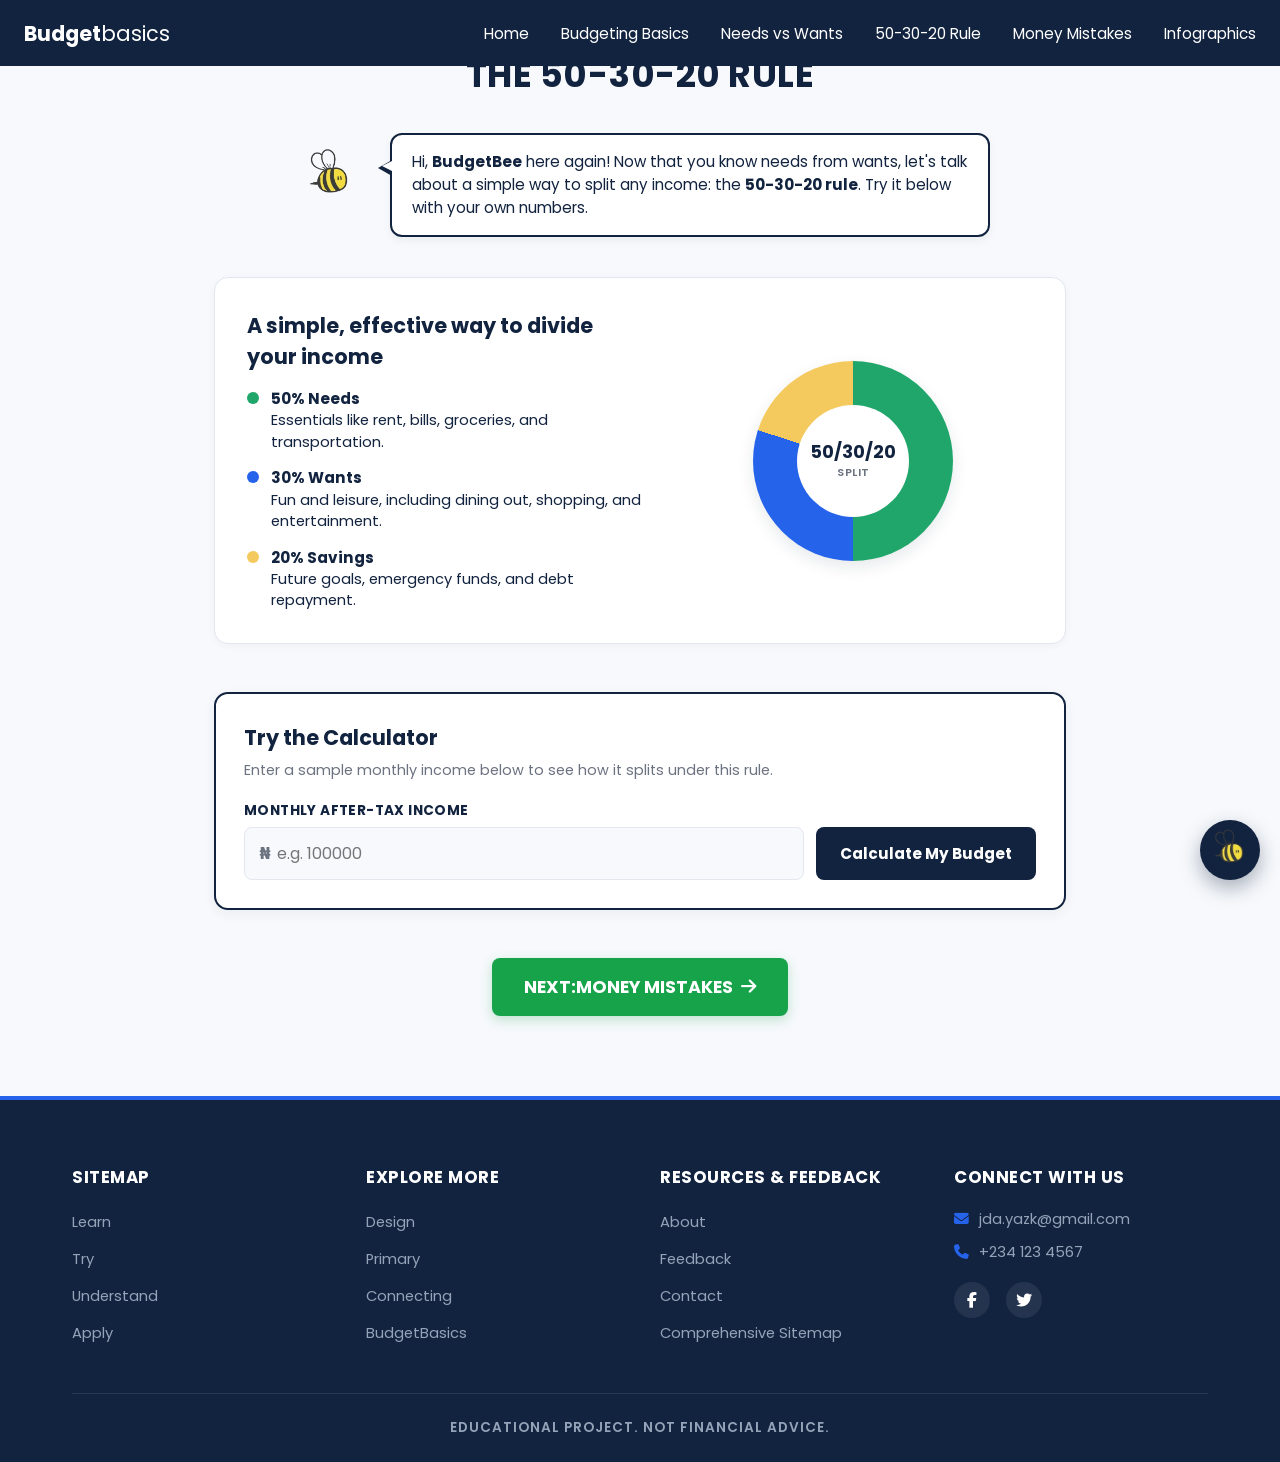
==== commit 7a322328: "Made corrections on the linking and nav" ====
--- a/html/50-30-20rule.html
+++ b/html/50-30-20rule.html
@@ -33,7 +33,7 @@
             </button>
 
             <ul class="nav-links" id="navLinks">
-                <li><a href="index.html">Home</a></li>
+                <li><a href="/index.html">Home</a></li>
                 <li><a href="budgetting_basic.html">Budgeting Basics</a></li>
                 <li><a href="needs-vs-want.html">Needs vs Wants</a></li>
                 <li><a href="50-30-20rule.html">50-30-20 Rule</a></li>
--- a/css/style.css
+++ b/css/style.css
@@ -39,16 +39,21 @@
   white-space: nowrap;
 }
 
-nav{
+nav {
   display: flex;
   justify-content: space-between;
   align-items: center;
   padding: 1.1rem 1.5rem;
   background-color: var(--navy);
-  position: relative;
+
+  position: fixed;
+  top: 0;
+  left: 0;
+  width: 100%;
+  z-index: 1000;
+
   gap: 1rem;
 }
-
 .nav-toggle{
   display: none;
   background: none;
